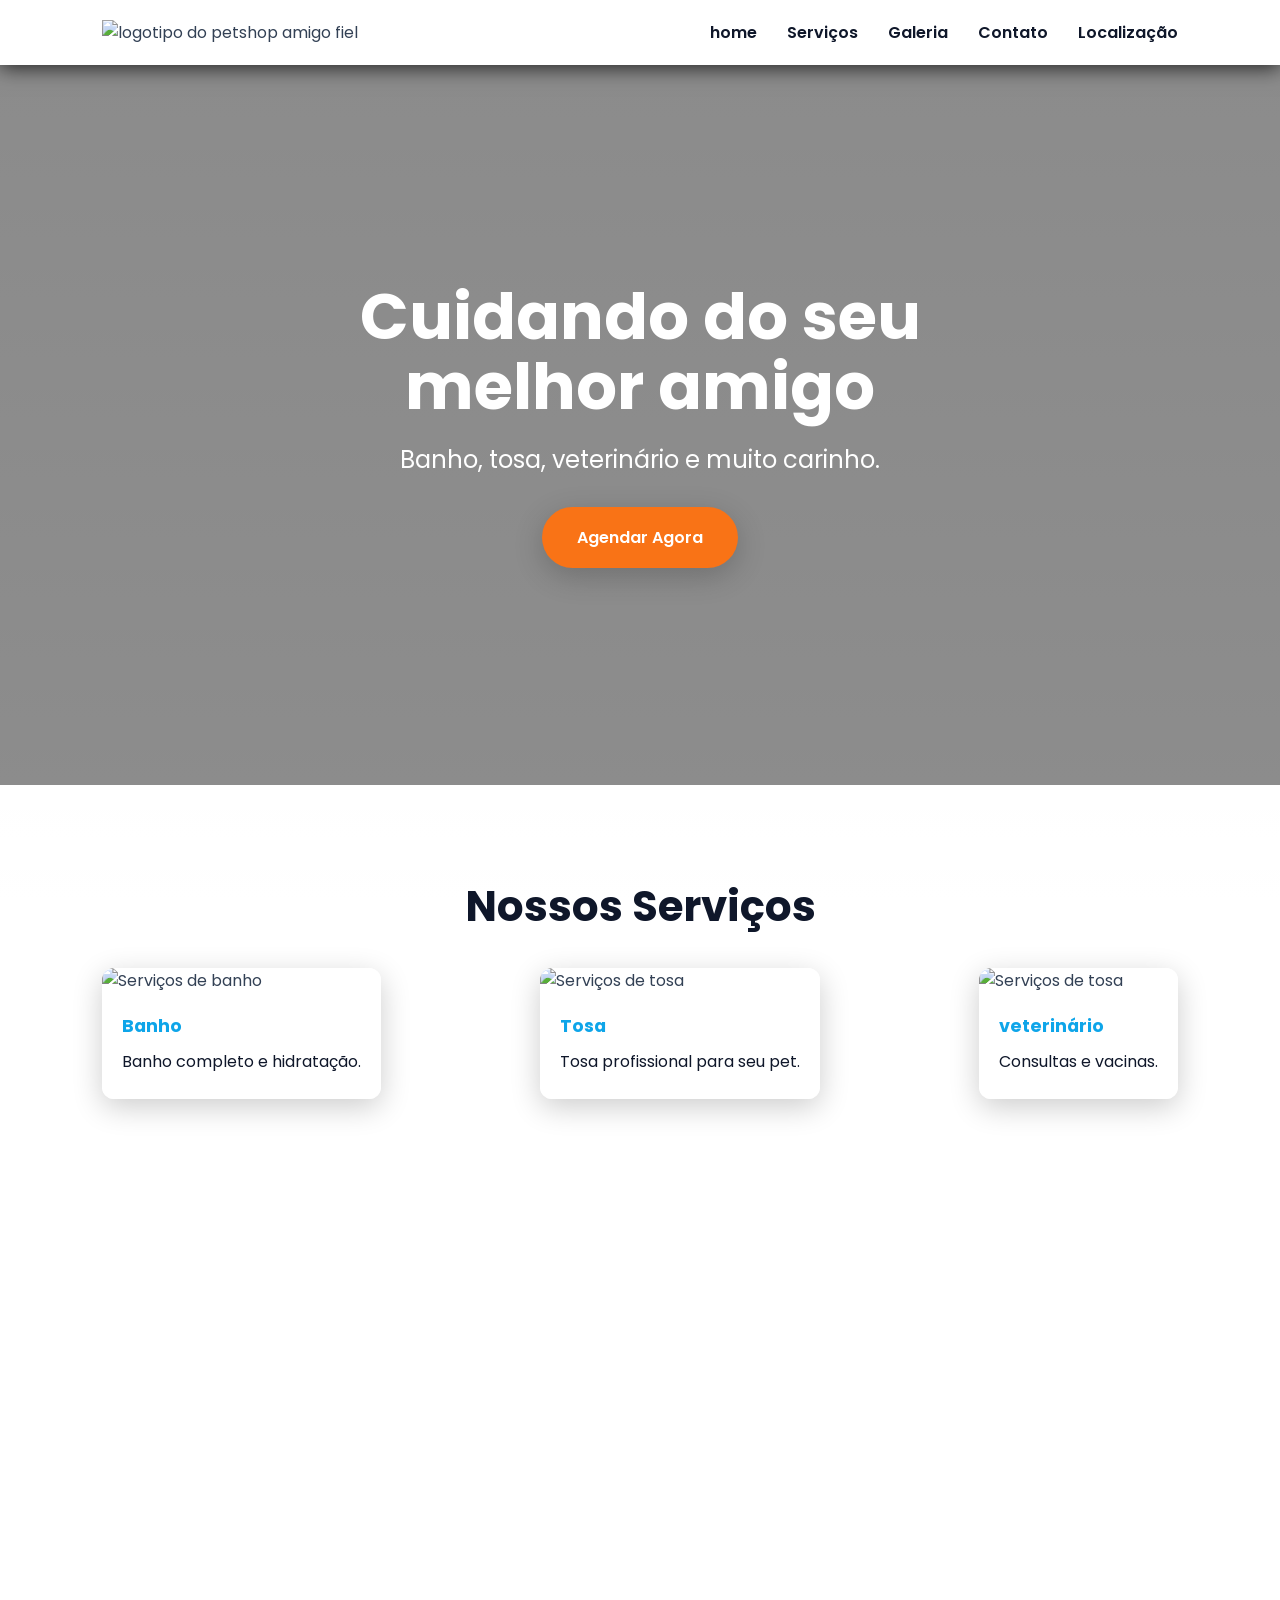
==== index.html @ f97bed58 "site Pet Shop com html e css" ====
<!doctype html>
<html lang="pt-BR">

<head>
  <meta charset="UTF-8" />
  <meta name="viewport" content="width=device-width, initial-scale=1.0" />
  <title>PetShop Amigo Fiel</title>

  <link rel="preconnect" href="https://fonts.googleapis.com" />
  <link rel="preconnect" href="https://fonts.gstatic.com" crossorigin />

  <link href="https://fonts.googleapis.com/css2?family=Poppins:wght@300;400;600;700&display=swap" rel="stylesheet" />

  <link rel="stylesheet" href="css/style.css" />
</head>

<body>
  <!-- HEADER -->
  <header>
    <div class="logo">
      <img src="img/logo-transparente.png" alt="logotipo do petshop amigo fiel" width="100" />
    </div>

    <button id="menu-btn">☰</button>
    <nav id="menu">
      <a href="#home">home</a> <!-- "a" serve para hiperlinks-->
      <a href="#servicos">Serviços</a>
      <a href="#galeria">Galeria</a>
      <a href="#contato">Contato</a>
      <a href="#localizacao">Localização</a>

    </nav>
  </header>

  <!-- HERO -->
  <section id="home" class="hero">
    <div class="hero-content">
      <h1>Cuidando do seu melhor amigo</h1>
      <p>Banho, tosa, veterinário e muito carinho.</p>
      <a href="#contato" class="btn">Agendar Agora</a>


    </div>
  </section>

  <!-- SERVIÇOS -->
  <section id="servicos" class="container">
    <h2>Nossos Serviços</h2>
    <div class="cards">
    <div class="card">
      <img src="img/banho.png" alt="Serviços de banho" />
      <h3>Banho</h3>
      <p>Banho completo e hidratação.</p>
    </div>
    <div class="card">
      <img src="img/tosa.png" alt="Serviços de tosa" />
      <h3>Tosa</h3>
      <p>Tosa profissional para seu pet.</p>
    </div>
    <div class="card">
      <img src="img/veterinario.png" alt="Serviços de tosa" />
      <h3>veterinário</h3>
      <p>Consultas e vacinas.</p>
    </div>
  </div>
  </section>

  <!-- GALERIA -->
  <section id="galeria" class="container"></section>

  <!-- CONTATO -->
  <section id="contato" class="container"></section>

  <!-- MAPA -->
  <section id="localizacao" class="container"></section>

  <!-- FOOTER -->
  <footer></footer>

  <script src="js/script.js"></script>
</body>

</html>
---- css/style.css ----
:root {
  --primaria: #0ea5e9; --secundaria: #f97316; --escuro: #0f172a;  --claro: #ffff; 
    --texto: #334155;  --sombra: 0 8px 30px rgba(0, 0, 0, 0.2); --radius: 12px
}

* {
  margin: 0;
  padding: 0;
  box-sizing: border-box;
  font-family: "Poppins", sans-serif;
}
html {
  scroll-behavior: smooth;
}
body {
  color: var(--texto);
  background:
    linear-gradient(rgba(255, 255, 255, 0.85), rgba(255, 255, 255, 0.91)),
    url(../img/fundo.png);

  background-attachment: fixed;
  background-size: 500px;
}

/* HEADER*/
header {
  position: sticky;
  top: 0;
  z-index: 9999;

  display: flex;
  justify-content: space-between;
  align-items: center;

  padding: 20px 8%;
  background: rgba(255, 255, 255, 0.75);
  backdrop-filter: blur(20px);
  -webkit-backdrop-filter: blur(20px);
  box-shadow: 0 2px 20px rgba(0, 0, 0, 0.8);
}

.Logo{
}
 nav{
display:flex;
gap: 30px;
  }

  nav a{
    text-decoration: none;
    color: var(--escuro);
    font-weight: 600;
    transition: 0.3s;

  }

  nav a:hover{
  color: var(--secundaria)
  }
  
  #menu-btn{
  display: none;
  font-size: 34px;
  border: none;
  background: none;
  cursor: pointer;
  color: var(--primaria);

  }

  /* HERO */
.hero{
  min-height: 80dvh;
  background: 
  linear-gradient(rgba(0, 0, 0, 0.45), rgba(0, 0, 0, 0.45)), url("../img/banner.png");
  background-size: cover;
  background-position: center;
  display: flex;
  align-items: center;
  justify-content: center;
  padding: 40px;
  color: var(--claro);

}
.hero-content{
max-width: 800px;
text-align: center;
}

.hero-content h1{
font-size: 64px;
margin-bottom: 20px;
line-height: 1.1;
}

.hero-content p{
font-size: 24px;
margin-bottom: 30px;

}
.btn{
 display: inline-block;
 background: var(--secundaria);
 padding: 18px 35px;
 border-radius: 50px;
 text-decoration: none;
 color: var(--claro);
 font-weight: 600;
 transition: 0.3;
 box-shadow: var(--sombra);

}

.btn:hover{
 transform: scale(1.1);
}

/* CONTAINER */

.container{
padding: 90px 8%;
}

.container h2 {
text-align: center;
font-size: 42px;
margin-bottom: 30px;
color: var(--escuro);
}

/* CARDS */
.cards{
display: flex;
justify-content: space-between;
flex-wrap: wrap;
gap: 30px;

}
.card{
  background:rgba(255, 255, 255, 0.8);
  border-radius: var(--radius);
  box-shadow: var(--sombra);
  overflow: hidden;
  backdrop-filter: blur(20px);
  -webkit-backdrop-filter: blur(20px);
  transform: 0.4px;

}

.card:hover{
transform: translate(-12px);
}

.card img{
width: 100%;
height: 250px;
object-fit: cover;

}
.card h3{
padding: 20px 20px 10px;
color: var(--primaria);
font-size: 1.1rem;
}

.card p {
padding: 0 20px 25px;
color: var(--escuro);
}
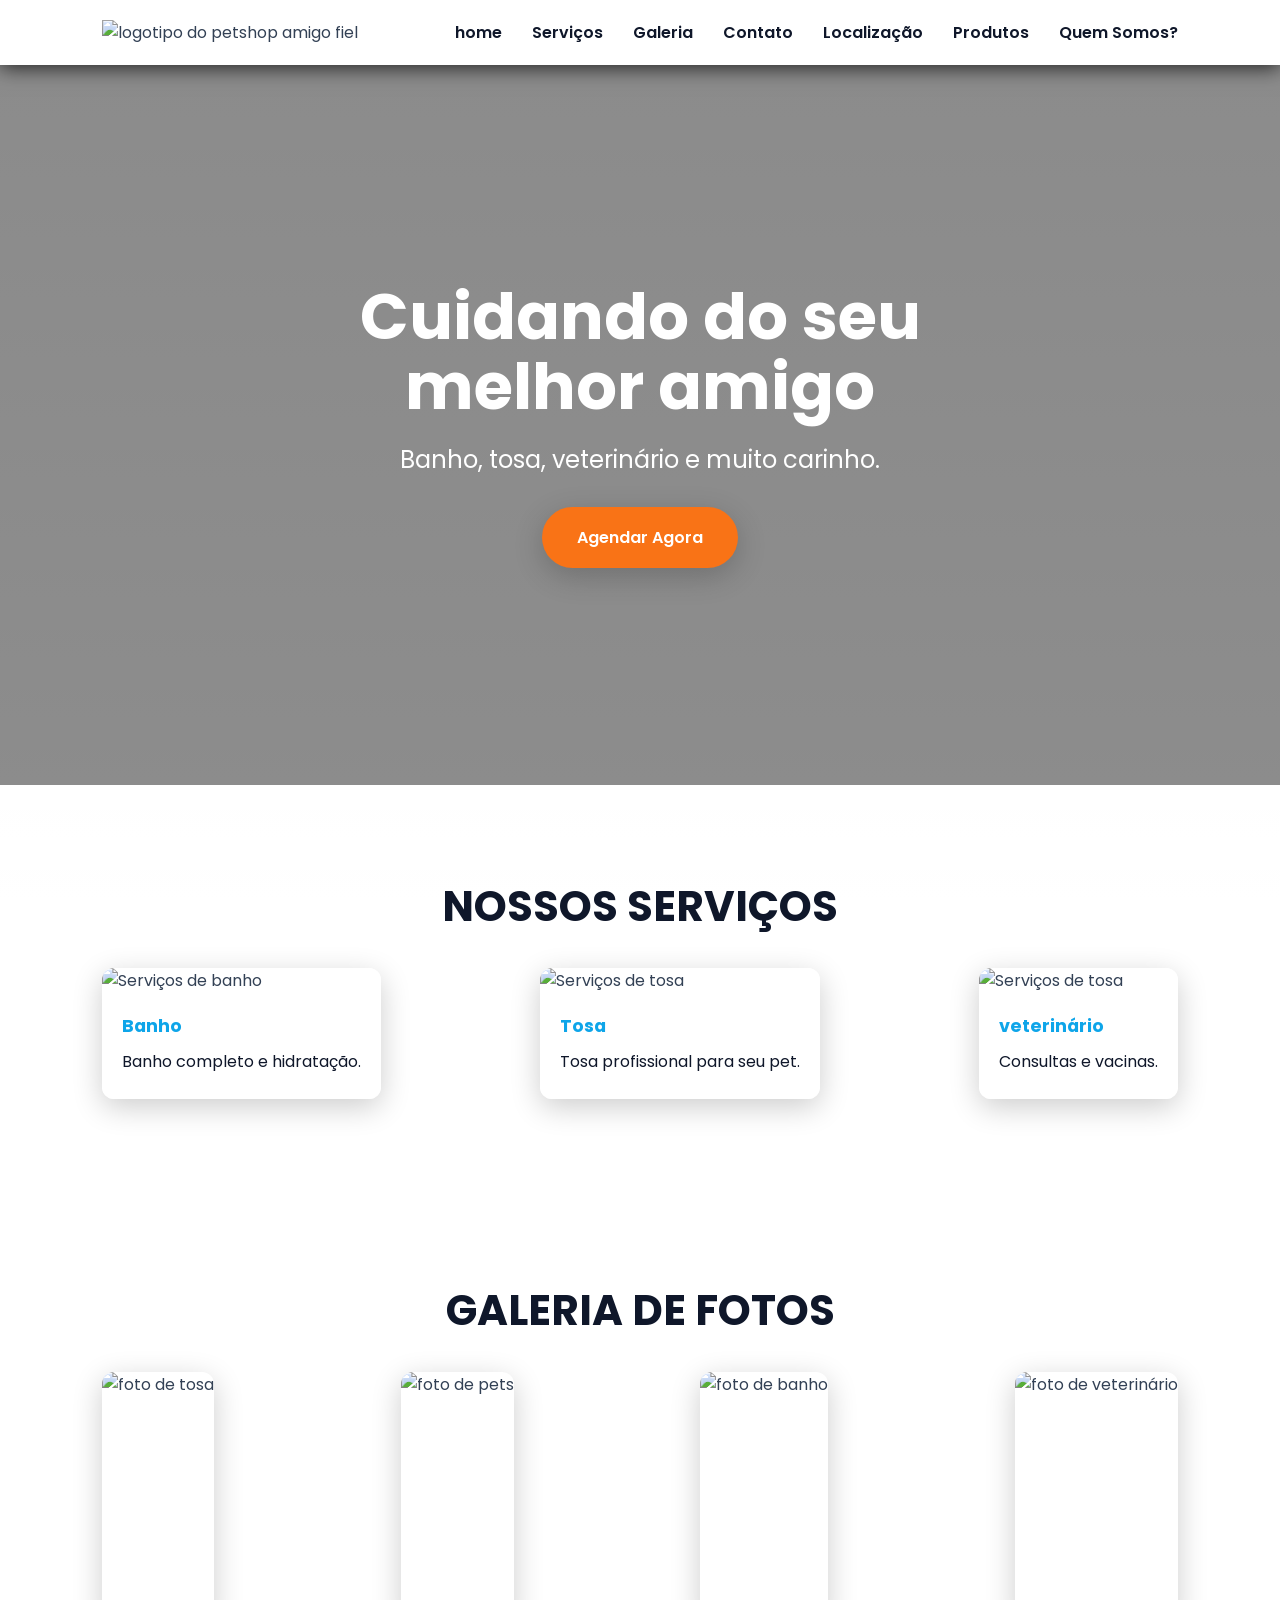
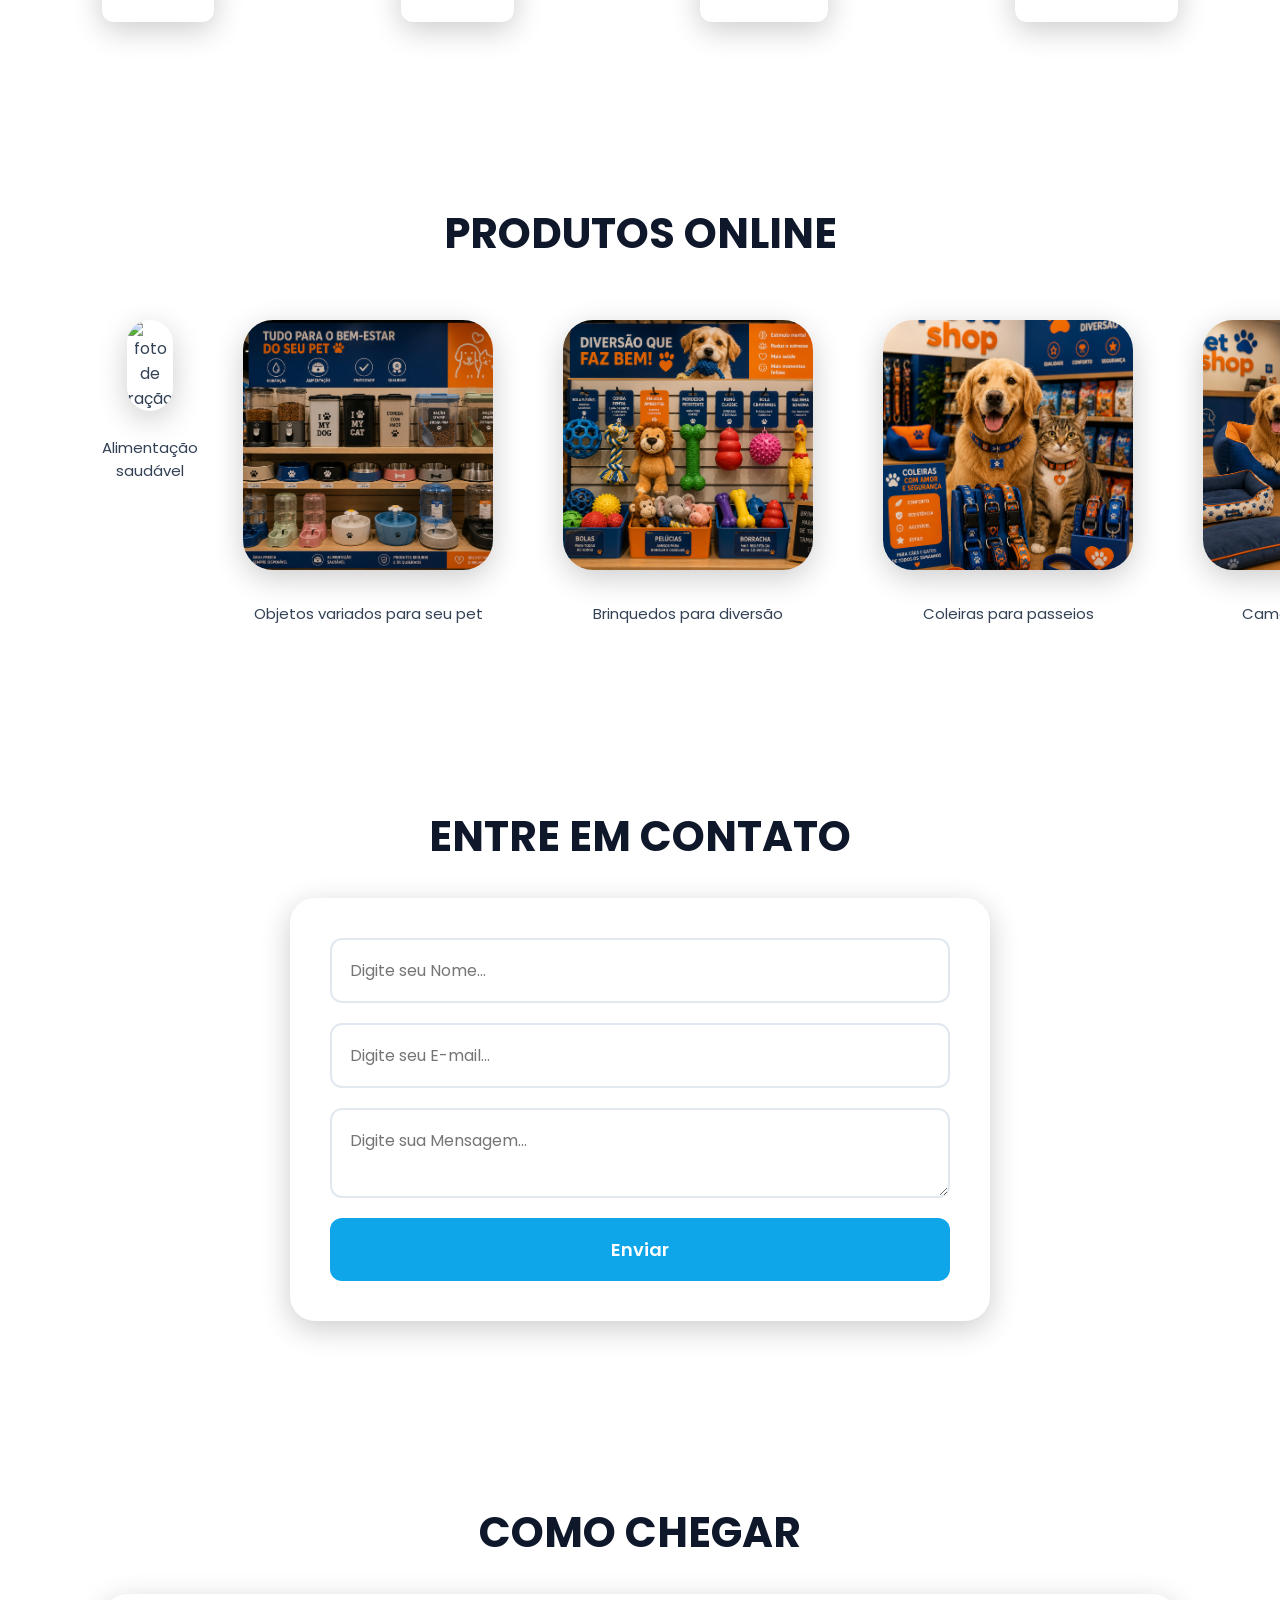
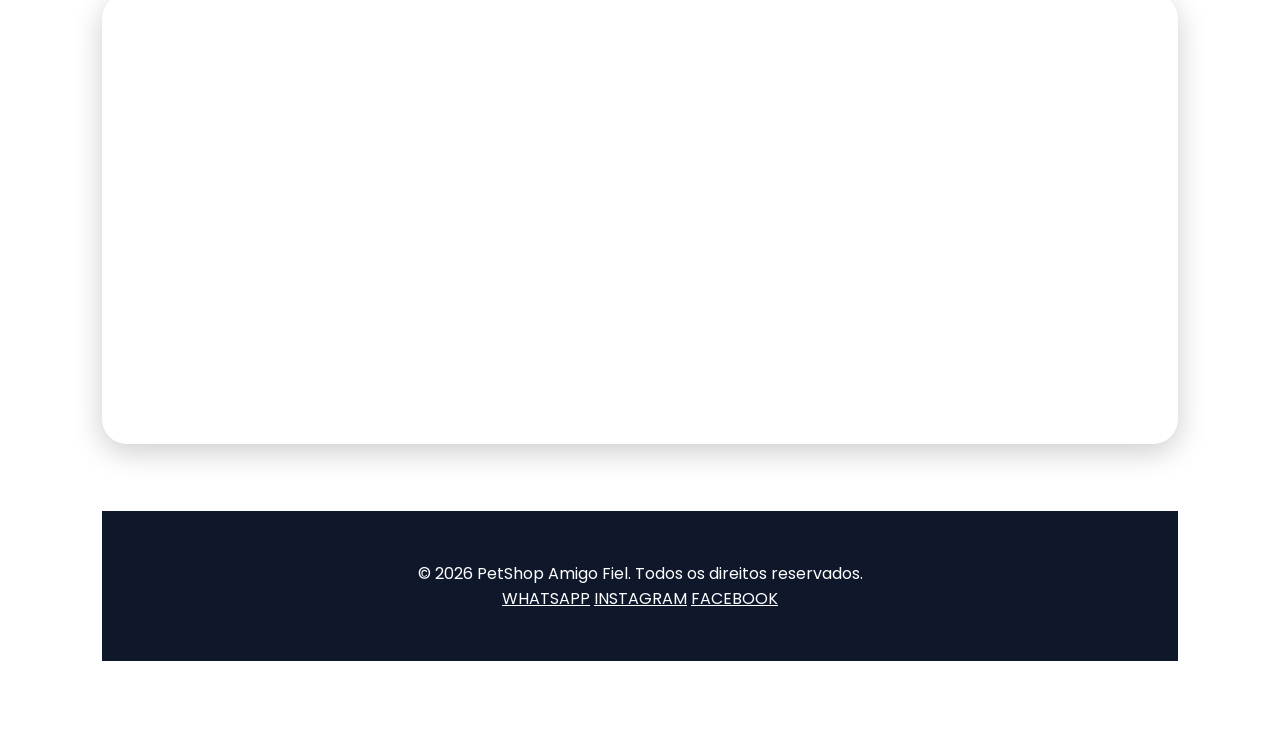
==== commit 193ef47d: "Projeto PetShop - desafios para melhorias." ====
--- a/index.html
+++ b/index.html
@@ -28,6 +28,8 @@
       <a href="#galeria">Galeria</a>
       <a href="#contato">Contato</a>
       <a href="#localizacao">Localização</a>
+      <a href="#loja">Produtos</a>
+      <a href="sobre.html">Quem Somos?</a>
 
     </nav>
   </header>
@@ -45,39 +47,111 @@
 
   <!-- SERVIÇOS -->
   <section id="servicos" class="container">
-    <h2>Nossos Serviços</h2>
+    <h2>NOSSOS SERVIÇOS</h2>
     <div class="cards">
-    <div class="card">
-      <img src="img/banho.png" alt="Serviços de banho" />
-      <h3>Banho</h3>
-      <p>Banho completo e hidratação.</p>
+      <div class="card">
+        <img src="img/banho.png" alt="Serviços de banho" />
+        <h3>Banho</h3>
+        <p>Banho completo e hidratação.</p>
+      </div>
+      <div class="card">
+        <img src="img/tosa.png" alt="Serviços de tosa" />
+        <h3>Tosa</h3>
+        <p>Tosa profissional para seu pet.</p>
+      </div>
+      <div class="card">
+        <img src="img/veterinario.png" alt="Serviços de tosa" />
+        <h3>veterinário</h3>
+        <p>Consultas e vacinas.</p>
+      </div>
+
     </div>
-    <div class="card">
-      <img src="img/tosa.png" alt="Serviços de tosa" />
-      <h3>Tosa</h3>
-      <p>Tosa profissional para seu pet.</p>
-    </div>
-    <div class="card">
-      <img src="img/veterinario.png" alt="Serviços de tosa" />
-      <h3>veterinário</h3>
-      <p>Consultas e vacinas.</p>
-    </div>
-  </div>
   </section>
 
   <!-- GALERIA -->
-  <section id="galeria" class="container"></section>
+  <section id="galeria" class="container">
+    <h2>GALERIA DE FOTOS</h2>
+    <div class="galeria">
+      <img src="img/tosa.png" alt="foto de tosa" />
+      <img src="img/pets.png" alt="foto de pets" />
+      <img src="img/banho.png" alt="foto de banho" />
+      <img src="img/veterinario.png" alt="foto de veterinário" />
+    </div>
+  </section>
+
+  <!-- PRODUTOS -->
+
+  <section id="loja" class="container">
+    <h2>PRODUTOS ONLINE</h2>
+    <div class="produtos">
+
+      <div class="produtosS2">
+        <img src="img/foto ração.png" alt="foto de ração" />
+        <p>Alimentação saudável</p>
+        </div>
+      
+        <div class="produtosS2">
+        <img src="img/foto objeto.png" alt="foto de objeto" />
+        <p>Objetos variados para seu pet</p>
+        </div>
+
+        <div class="produtosS2">
+        <img src="img/brinquedos.png" alt="foto de brinquedo" />
+        <p>Brinquedos para diversão</p>
+      </div>
+
+
+      <div class="produtosS2">
+        <img src="img/foto coleira.png" alt="foto de coleira" />
+        <p>Coleiras para passeios</p>
+        </div>
+
+        <div class="produtosS2">
+        <img src="img/foto camas.png" alt="foto de cama" />
+        <p>Camas para descanso</p>
+        </div>
+
+        <div class="produtosS2">
+        <img src="img/foto banho.png" alt="foto de banho" />
+        <p>Para deixar seu pet cheiroso</p>
+        </div>
+      </div>
+
+  </section>
+
+
+
+
 
   <!-- CONTATO -->
-  <section id="contato" class="container"></section>
+  <section id="contato" class="container">
+    <h2>ENTRE EM CONTATO</h2>
+    <form id="formContato">
+      <input type="text" placeholder="Digite seu Nome..." id="Nome" name="Nome" />
+      <input type="email" placeholder="Digite seu E-mail..." id="Email" name="email" />
+      <textarea placeholder="Digite sua Mensagem..." id="Mensagem" name="mensagem"></textarea>
+      <button type="submit">Enviar</button>
+    </form>
+  </section>
 
   <!-- MAPA -->
-  <section id="localizacao" class="container"></section>
+  <section id="localizacao" class="container">
+    <h2>COMO CHEGAR</h2>
+    <iframe
+      src="https://www.google.com/maps/embed?pb=!1m18!1m12!1m3!1d3704.6838661314214!2d-48.177827809280444!3d-21.79249292862807!2m3!1f0!2f0!3f0!3m2!1i1024!2i768!4f13.1!3m3!1m2!1s0x94b8f3e5bd0551f3%3A0x60445b0d94f11583!2sPet%20shop%20Amigo%20Fiel!5e0!3m2!1spt-BR!2sbr!4v1778673950699!5m2!1spt-BR!2sbr"
+      width="600" height="450" style="border:0;" allowfullscreen="" loading="lazy"
+      referrerpolicy="no-referrer-when-downgrade"></iframe>
+    <!-- FOOTER -->
+    <footer>
+      <p>&copy; 2026 PetShop Amigo Fiel. Todos os direitos reservados.</p>
+      <a href="https://web.whatsapp.com/" target="_black" class="link">WHATSAPP</a>
+      <a href="https://www.instagram.com/" target="_black" class="link">INSTAGRAM</a>
+      <a href="https://www.facebook.com/login/?next=https%3A%2F%2Fwww.facebook.com%2F%3Flocale%3Dpt_BR" target="_black"
+        class="link">FACEBOOK</a>
 
-  <!-- FOOTER -->
-  <footer></footer>
+    </footer>
 
-  <script src="js/script.js"></script>
+    <script src="js/script.js"></script>
 </body>
 
 </html>
--- a/css/style.css
+++ b/css/style.css
@@ -1,6 +1,11 @@
 :root {
-  --primaria: #0ea5e9; --secundaria: #f97316; --escuro: #0f172a;  --claro: #ffff; 
-    --texto: #334155;  --sombra: 0 8px 30px rgba(0, 0, 0, 0.2); --radius: 12px
+  --primaria: #0ea5e9;
+  --secundaria: #f97316;
+  --escuro: #0f172a;
+  --claro: #ffff;
+  --texto: #334155;
+  --sombra: 0 8px 30px rgba(0, 0, 0, 0.2);
+  --radius: 12px;
 }
 
 * {
@@ -39,40 +44,39 @@
   box-shadow: 0 2px 20px rgba(0, 0, 0, 0.8);
 }
 
-.Logo{
-}
- nav{
-display:flex;
-gap: 30px;
-  }
-
-  nav a{
-    text-decoration: none;
-    color: var(--escuro);
-    font-weight: 600;
-    transition: 0.3s;
-
-  }
-
-  nav a:hover{
-  color: var(--secundaria)
-  }
-  
-  #menu-btn{
+.Logo {
+}
+nav {
+  display: flex;
+  gap: 30px;
+}
+
+nav a {
+  text-decoration: none;
+  color: var(--escuro);
+  font-weight: 600;
+  transition: 0.3s;
+}
+
+nav a:hover {
+  color: var(--secundaria);
+}
+
+#menu-btn {
   display: none;
   font-size: 34px;
   border: none;
   background: none;
   cursor: pointer;
   color: var(--primaria);
-
-  }
-
-  /* HERO */
-.hero{
+}
+
+/* HERO */
+.hero {
   min-height: 80dvh;
-  background: 
-  linear-gradient(rgba(0, 0, 0, 0.45), rgba(0, 0, 0, 0.45)), url("../img/banner.png");
+  background:
+    linear-gradient(rgba(0, 0, 0, 0.45), rgba(0, 0, 0, 0.45)),
+    url("../img/banner.png");
   background-size: cover;
   background-position: center;
   display: flex;
@@ -80,90 +84,233 @@
   justify-content: center;
   padding: 40px;
   color: var(--claro);
-
-}
-.hero-content{
-max-width: 800px;
-text-align: center;
-}
-
-.hero-content h1{
-font-size: 64px;
-margin-bottom: 20px;
-line-height: 1.1;
-}
-
-.hero-content p{
-font-size: 24px;
-margin-bottom: 30px;
-
-}
-.btn{
- display: inline-block;
- background: var(--secundaria);
- padding: 18px 35px;
- border-radius: 50px;
- text-decoration: none;
- color: var(--claro);
- font-weight: 600;
- transition: 0.3;
- box-shadow: var(--sombra);
-
-}
-
-.btn:hover{
- transform: scale(1.1);
+}
+.hero-content {
+  max-width: 800px;
+  text-align: center;
+}
+
+.hero-content h1 {
+  font-size: 64px;
+  margin-bottom: 20px;
+  line-height: 1.1;
+}
+
+.hero-content p {
+  font-size: 24px;
+  margin-bottom: 30px;
+}
+.btn {
+  display: inline-block;
+  background: var(--secundaria);
+  padding: 18px 35px;
+  border-radius: 50px;
+  text-decoration: none;
+  color: var(--claro);
+  font-weight: 600;
+  transition: 0.3;
+  box-shadow: var(--sombra);
+}
+
+.btn:hover {
+  transform: scale(1.1);
 }
 
 /* CONTAINER */
 
-.container{
-padding: 90px 8%;
+.container {
+  padding: 90px 8%;
 }
 
 .container h2 {
-text-align: center;
-font-size: 42px;
-margin-bottom: 30px;
-color: var(--escuro);
+  text-align: center;
+  font-size: 42px;
+  margin-bottom: 30px;
+  color: var(--escuro);
 }
 
 /* CARDS */
-.cards{
-display: flex;
-justify-content: space-between;
-flex-wrap: wrap;
-gap: 30px;
-
-}
-.card{
-  background:rgba(255, 255, 255, 0.8);
+.cards {
+  display: flex;
+  justify-content: space-between;
+  flex-wrap: wrap;
+  gap: 30px;
+}
+.card {
+  background: rgba(255, 255, 255, 0.8);
   border-radius: var(--radius);
   box-shadow: var(--sombra);
   overflow: hidden;
   backdrop-filter: blur(20px);
   -webkit-backdrop-filter: blur(20px);
   transform: 0.4px;
-
-}
-
-.card:hover{
-transform: translate(-12px);
-}
-
-.card img{
-width: 100%;
-height: 250px;
-object-fit: cover;
-
-}
-.card h3{
-padding: 20px 20px 10px;
-color: var(--primaria);
-font-size: 1.1rem;
+}
+
+.card:hover {
+  transform: translate(-12px);
+}
+
+.card img {
+  width: 100%;
+  height: 250px;
+  object-fit: cover;
+}
+.card h3 {
+  padding: 20px 20px 10px;
+  color: var(--primaria);
+  font-size: 1.1rem;
 }
 
 .card p {
-padding: 0 20px 25px;
-color: var(--escuro);
+  padding: 0 20px 25px;
+  color: var(--escuro);
+}
+
+.galeria {
+  display: flex;
+  justify-content: space-between;
+  flex-wrap: wrap;
+  gap: 16px;
+}
+.galeria img {
+  height: 250px;
+  object-fit: cover;
+  border-radius: var(--radius);
+  box-shadow: var(--sombra);
+  transition: 0.4s;
+}
+
+.galeria img:hover {
+  transform: scale(1.05);
+}
+/* FORM */
+form {
+  max-width: 700px;
+  margin: auto;
+  background: var(--claro);
+  padding: 40px;
+  border-radius: 25px;
+  box-shadow: var(--sombra);
+
+  display: flex;
+  flex-direction: column;
+  gap: 20px;
+}
+
+input,
+textarea {
+  padding: 18px;
+  border: 2px solid #e2e8f0;
+  border-radius: 12px;
+  font-size: 16px;
+}
+input:focus,
+textarea:focus {
+  outline: none;
+  border-color: var(--primaria);
+}
+
+button {
+  padding: 18px;
+  background: var(--primaria);
+  color: var(--claro);
+  border: none;
+  border-radius: 12px;
+  font-size: 18px;
+  font-weight: 600;
+  cursor: pointer;
+  transition: 0.4s;
+}
+
+button:hover {
+  background: #008bd0;
+}
+footer {
+  background: var(--escuro);
+  color: var(--claro);
+  text-align: center;
+  padding: 50px 20px;
+  margin-top: 60px;
+}
+
+iframe {
+  width: 100%;
+  height: 450px;
+  border: none;
+  border-radius: 25px;
+  box-shadow: var(--sombra);
+}
+
+/*RESPONSIVIDADE - MOBILE*/
+@media (max-width: 768px) {
+  #menu-btn {
+    display: block;
+  }
+  nav {
+    display: none;
+    position: absolute;
+    top: 85px;
+    right: 20px;
+
+    flex-direction: column;
+    background: var(--claro);
+    padding: 25px;
+    border-radius: 20px;
+    box-shadow: var(--sombra);
+  }
+  nav.ativo {
+    display: flex;
+  }
+  .hero h1 {
+    font-size: 38px;
+  }
+  .hero p {
+    font-size: 18px;
+  }
+  h2 {
+    font-size: 24px;
+  }
+  .galeria {
+    grid-template-columns: 1fr;
+    justify-content: center;
+  }
+}
+/* REPONSIVIDADE - TABLET*/
+  @media (min-width: 768px) and (max-width: 1200px){
+}
+.link{
+color: var(--claro)
+;
+
+}
+
+
+.produtos {
+display: flex;
+gap: 20px;
+text-align: center;
+}
+
+.produtos img{
+  height: 250px;
+  width: 250px;
+  object-fit: cover;
+  border-radius: 30px;
+  box-shadow: var(--sombra);
+  transition: 0.3s;
+margin: 25px;
+
+}
+.produtos img:hover{
+transform: scale(1.05);
+}
+
+.produtos p{
+text-align: center;
+font-size: 15px;
+}
+.logo2 h1{
+ display: flex;
+   justify-content: center;
+
 }
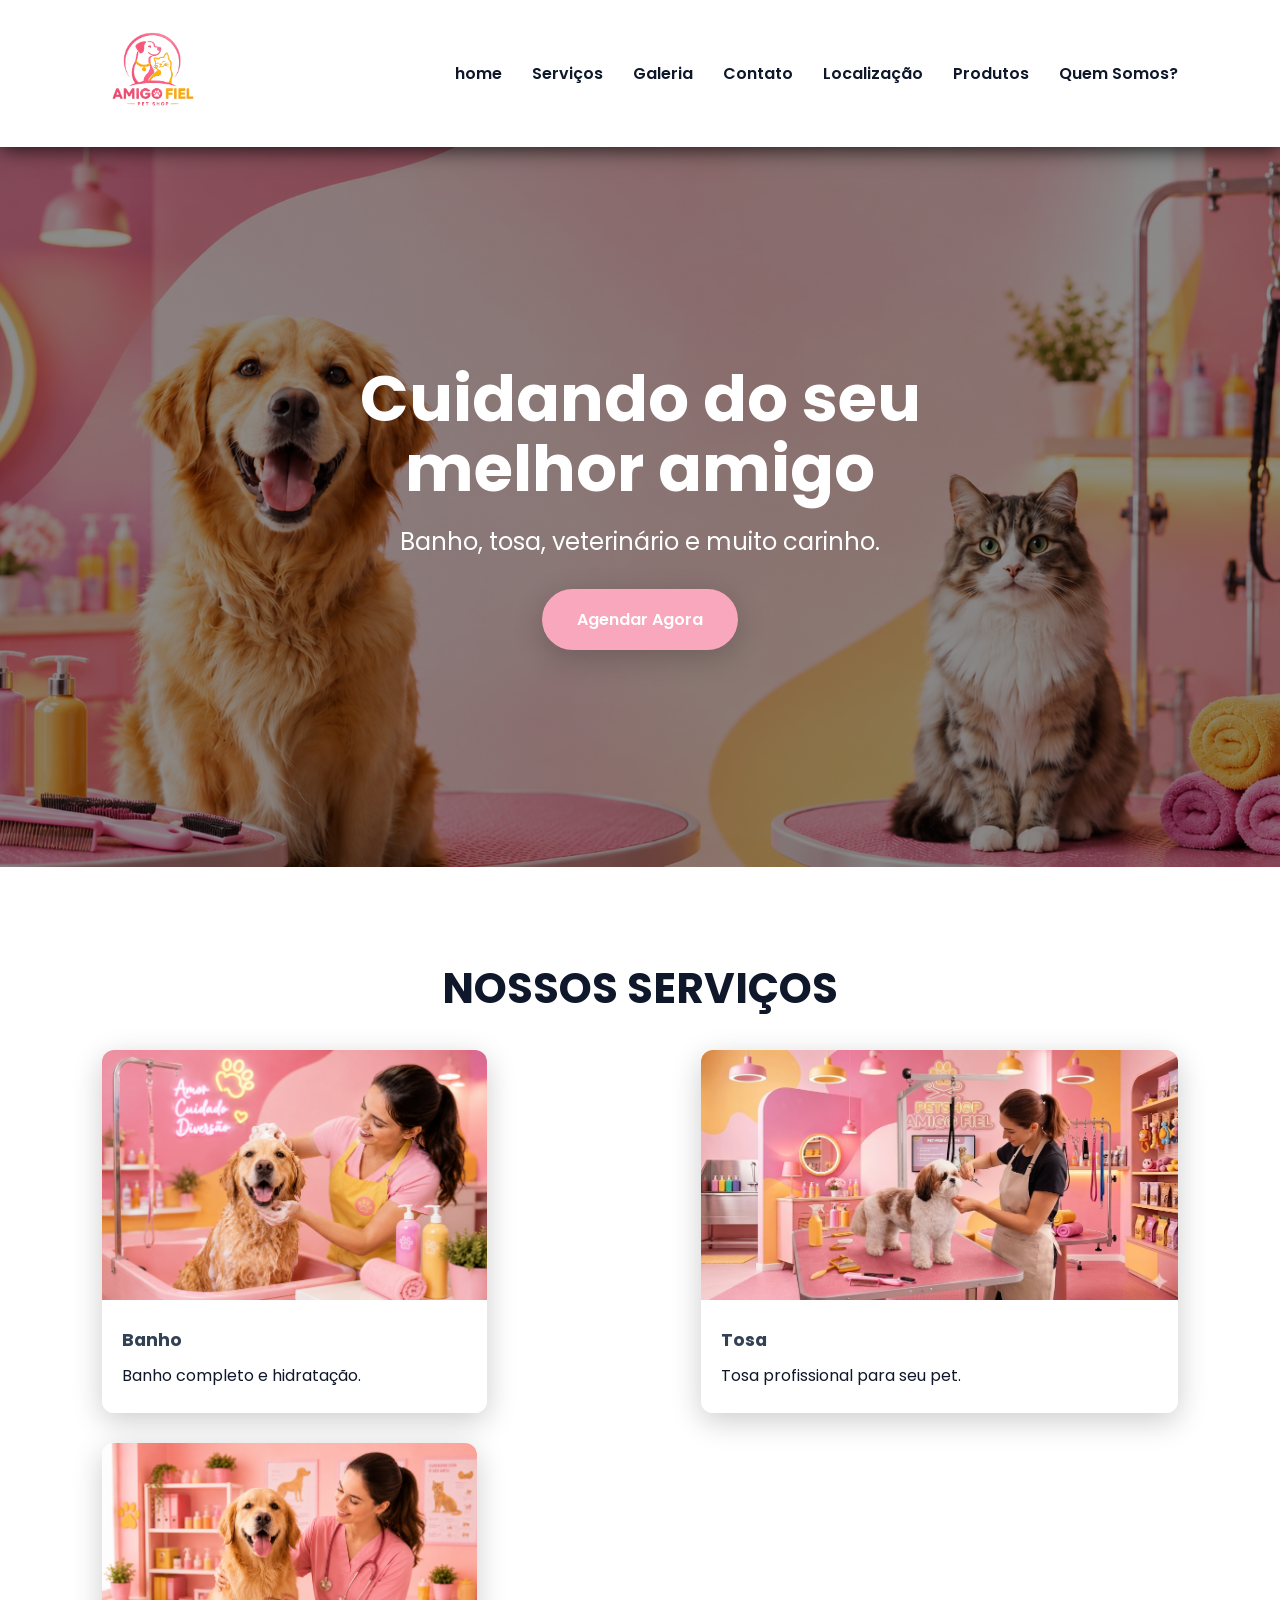
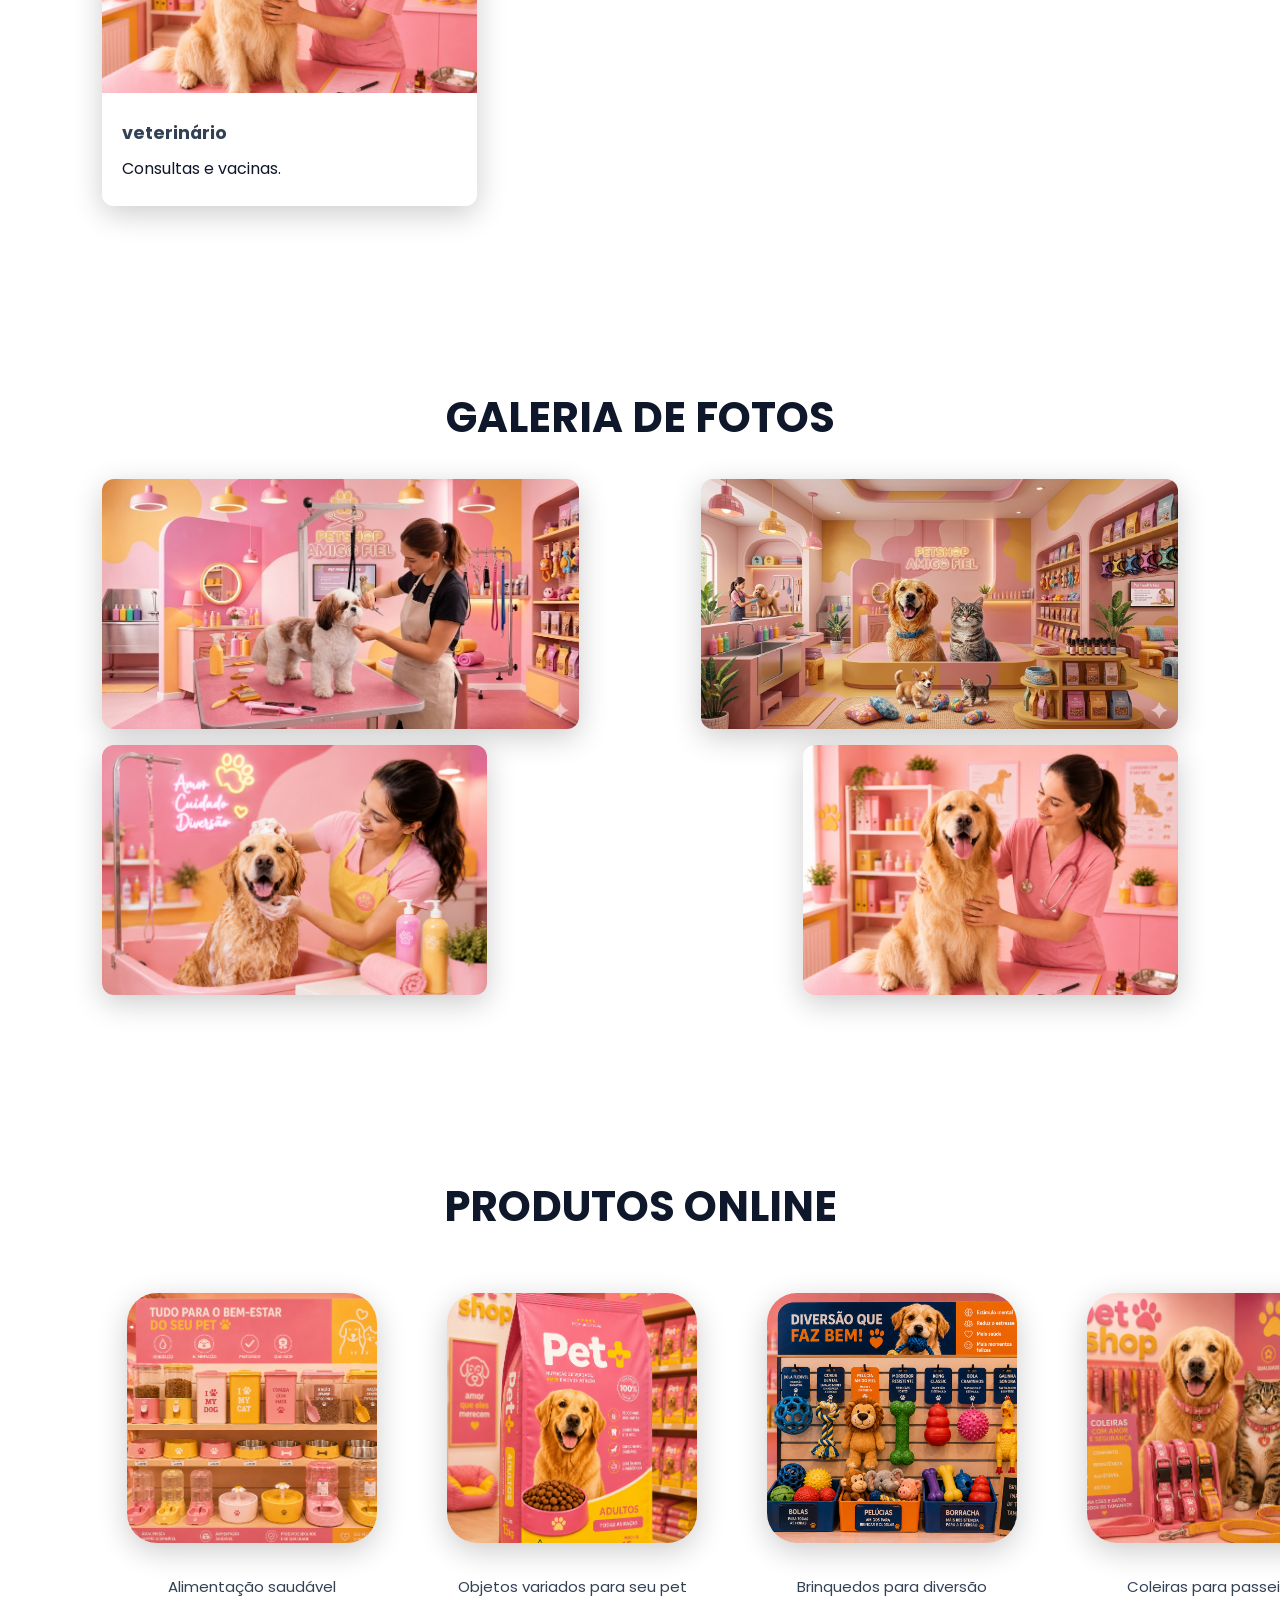
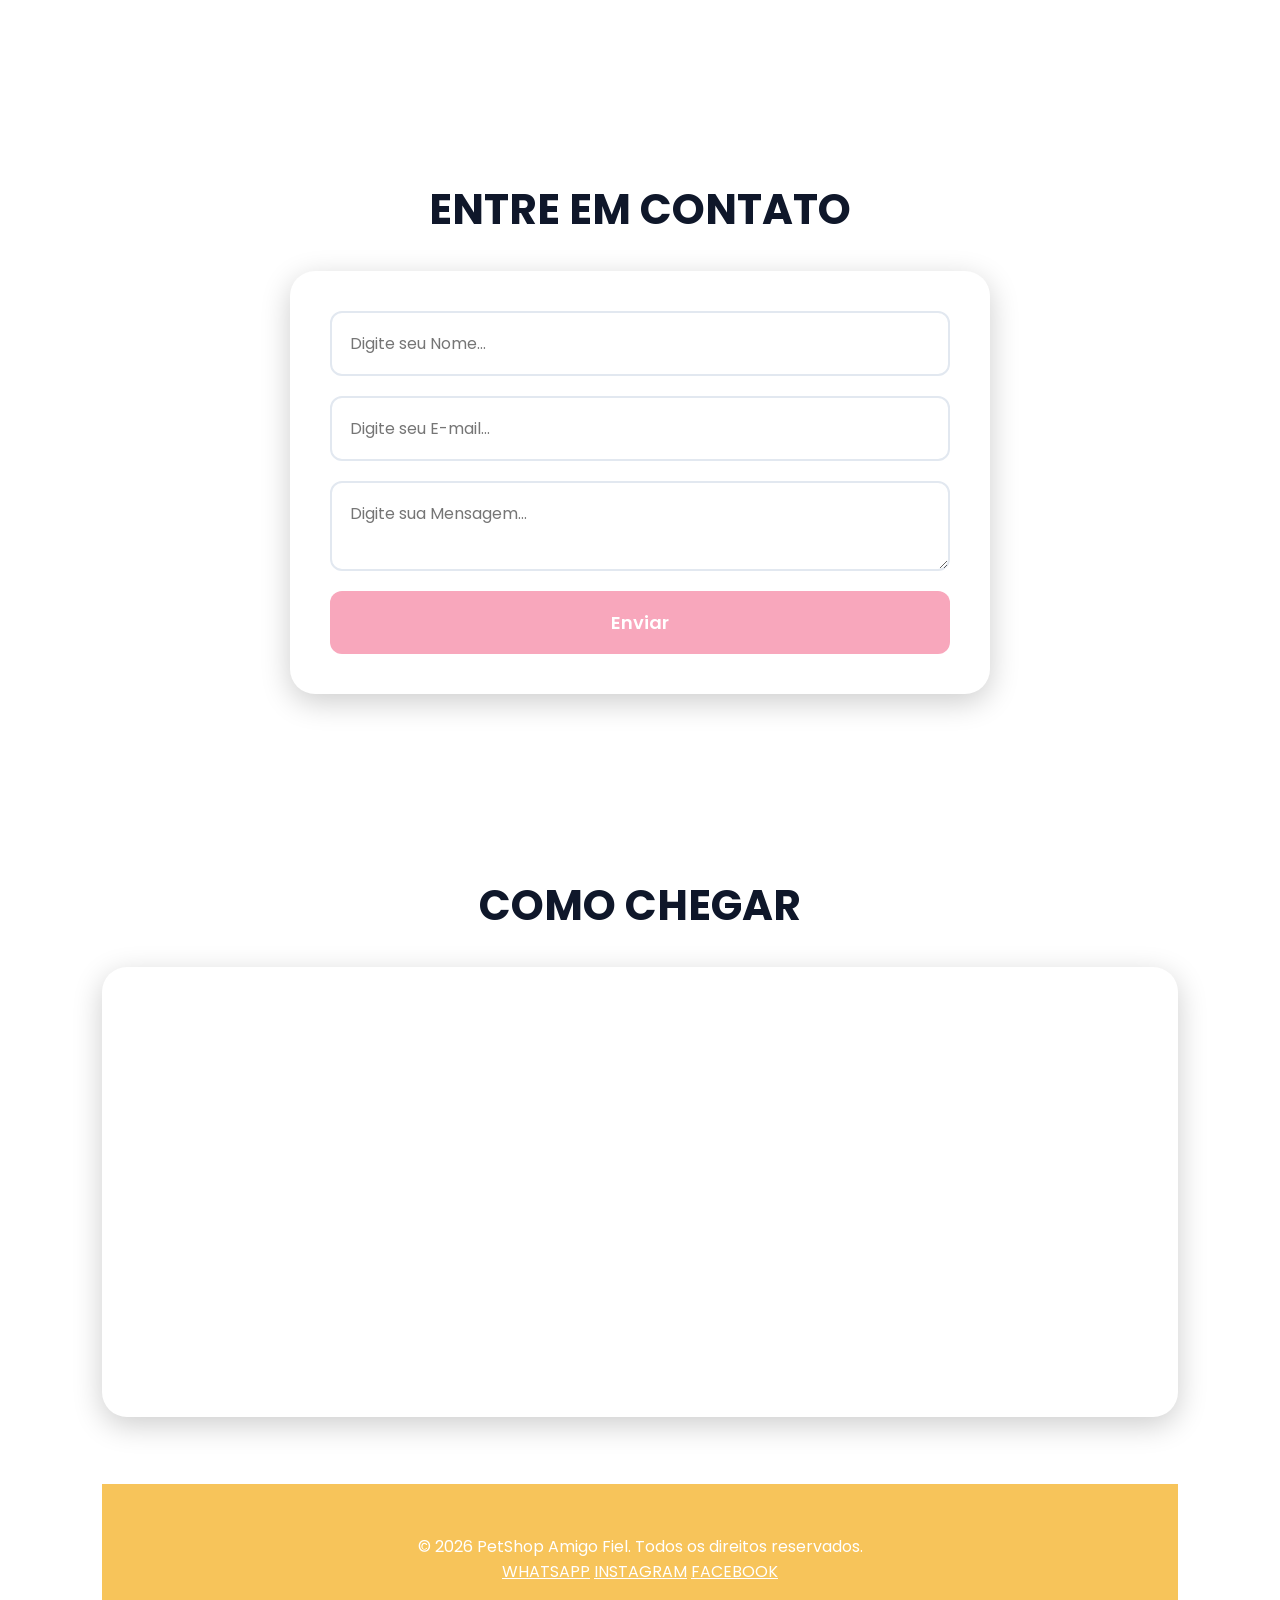
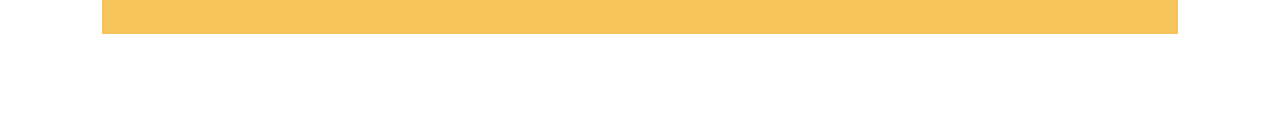
==== commit 8fa85f8f: "Melhorias do site PetShop - mudança na paleta de cor, modo dark e light" ====
--- a/index.html
+++ b/index.html
@@ -18,7 +18,7 @@
   <!-- HEADER -->
   <header>
     <div class="logo">
-      <img src="img/logo-transparente.png" alt="logotipo do petshop amigo fiel" width="100" />
+      <img src="img/logo2.png" alt="logotipo do petshop amigo fiel" width="100" />
     </div>
 
     <button id="menu-btn">☰</button>
@@ -30,6 +30,7 @@
       <a href="#localizacao">Localização</a>
       <a href="#loja">Produtos</a>
       <a href="sobre.html">Quem Somos?</a>
+
 
     </nav>
   </header>
@@ -50,17 +51,17 @@
     <h2>NOSSOS SERVIÇOS</h2>
     <div class="cards">
       <div class="card">
-        <img src="img/banho.png" alt="Serviços de banho" />
+        <img src="img/banho2.png" alt="Serviços de banho" />
         <h3>Banho</h3>
         <p>Banho completo e hidratação.</p>
       </div>
       <div class="card">
-        <img src="img/tosa.png" alt="Serviços de tosa" />
+        <img src="img/tosa2.jpeg" alt="Serviços de tosa" />
         <h3>Tosa</h3>
         <p>Tosa profissional para seu pet.</p>
       </div>
       <div class="card">
-        <img src="img/veterinario.png" alt="Serviços de tosa" />
+        <img src="img/veterinario2.png" alt="Serviços de tosa" />
         <h3>veterinário</h3>
         <p>Consultas e vacinas.</p>
       </div>
@@ -72,10 +73,10 @@
   <section id="galeria" class="container">
     <h2>GALERIA DE FOTOS</h2>
     <div class="galeria">
-      <img src="img/tosa.png" alt="foto de tosa" />
-      <img src="img/pets.png" alt="foto de pets" />
-      <img src="img/banho.png" alt="foto de banho" />
-      <img src="img/veterinario.png" alt="foto de veterinário" />
+      <img src="img/tosa2.jpeg" alt="foto de tosa" />
+      <img src="img/pets2.png" alt="foto de pets" />
+      <img src="img/banho2.png" alt="foto de banho" />
+      <img src="img/veterinario2.png" alt="foto de veterinário" />
     </div>
   </section>
 
@@ -86,33 +87,33 @@
     <div class="produtos">
 
       <div class="produtosS2">
-        <img src="img/foto ração.png" alt="foto de ração" />
+        <img src="img/comida2.png" alt="foto de ração" />
         <p>Alimentação saudável</p>
         </div>
       
         <div class="produtosS2">
-        <img src="img/foto objeto.png" alt="foto de objeto" />
+        <img src="img/racao2.png" alt="foto de objeto" />
         <p>Objetos variados para seu pet</p>
         </div>
 
         <div class="produtosS2">
-        <img src="img/brinquedos.png" alt="foto de brinquedo" />
+        <img src="img/brinquedos2.png" alt="foto de brinquedo" />
         <p>Brinquedos para diversão</p>
       </div>
 
 
       <div class="produtosS2">
-        <img src="img/foto coleira.png" alt="foto de coleira" />
+        <img src="img/coleira2.png" alt="foto de coleira" />
         <p>Coleiras para passeios</p>
         </div>
 
         <div class="produtosS2">
-        <img src="img/foto camas.png" alt="foto de cama" />
+        <img src="img/camas2.png" alt="foto de cama" />
         <p>Camas para descanso</p>
         </div>
 
         <div class="produtosS2">
-        <img src="img/foto banho.png" alt="foto de banho" />
+        <img src="img/shampoo.png" alt="foto de banho" />
         <p>Para deixar seu pet cheiroso</p>
         </div>
       </div>
--- a/css/style.css
+++ b/css/style.css
@@ -1,11 +1,24 @@
 :root {
-  --primaria: #0ea5e9;
-  --secundaria: #f97316;
   --escuro: #0f172a;
   --claro: #ffff;
   --texto: #334155;
   --sombra: 0 8px 30px rgba(0, 0, 0, 0.2);
   --radius: 12px;
+  --rosa: #f8a7bc;
+  --amarelo: #f7c45a;
+}
+
+@media (prefers-color-scheme: dark) {
+  :root {
+    --claro: #0f172a;
+    --escuro: #ffff;
+    --texto: #334155;
+    --sombra: 0 8px 30px rgba(0, 0, 0, 0.2);
+    --radius: 12px;
+    --amarelo: #f8a7bc;
+    --rosa: #f7c45a;
+
+  }
 }
 
 * {
@@ -59,7 +72,8 @@
 }
 
 nav a:hover {
-  color: var(--secundaria);
+  color: var(--rosa);
+
 }
 
 #menu-btn {
@@ -76,7 +90,7 @@
   min-height: 80dvh;
   background:
     linear-gradient(rgba(0, 0, 0, 0.45), rgba(0, 0, 0, 0.45)),
-    url("../img/banner.png");
+    url("../img/fotopaginainicial2.png");
   background-size: cover;
   background-position: center;
   display: flex;
@@ -102,7 +116,7 @@
 }
 .btn {
   display: inline-block;
-  background: var(--secundaria);
+  background: var(--rosa);
   padding: 18px 35px;
   border-radius: 50px;
   text-decoration: none;
@@ -212,7 +226,7 @@
 
 button {
   padding: 18px;
-  background: var(--primaria);
+  background: var(--rosa);
   color: var(--claro);
   border: none;
   border-radius: 12px;
@@ -223,10 +237,10 @@
 }
 
 button:hover {
-  background: #008bd0;
+  background: var(--amarelo);
 }
 footer {
-  background: var(--escuro);
+  background: var(--amarelo);
   color: var(--claro);
   text-align: center;
   padding: 50px 20px;
@@ -276,41 +290,59 @@
   }
 }
 /* REPONSIVIDADE - TABLET*/
-  @media (min-width: 768px) and (max-width: 1200px){
-}
-.link{
-color: var(--claro)
-;
-
-}
-
+@media (min-width: 768px) and (max-width: 1200px) {
+}
+.link {
+  color: var(--claro);
+}
 
 .produtos {
-display: flex;
-gap: 20px;
-text-align: center;
-}
-
-.produtos img{
+  display: flex;
+  gap: 20px;
+  text-align: center;
+}
+
+.produtos img {
   height: 250px;
   width: 250px;
   object-fit: cover;
   border-radius: 30px;
   box-shadow: var(--sombra);
   transition: 0.3s;
-margin: 25px;
-
-}
-.produtos img:hover{
-transform: scale(1.05);
-}
-
-.produtos p{
-text-align: center;
-font-size: 15px;
-}
-.logo2 h1{
- display: flex;
-   justify-content: center;
-
-}+  margin: 25px;
+}
+.produtos img:hover {
+  transform: scale(1.05);
+}
+
+.produtos p {
+  text-align: center;
+  font-size: 15px;
+}
+.logo2 h1 {
+  display: flex;
+  justify-content: center;
+  font-size: 40px;
+  box-shadow: rgba(0, 0, 0, 0.8);
+}
+.texto p {
+  text-align: center;
+  font-size: 30px;
+  background: #f6f4f4;
+  padding: 50px;
+  color: var(--escuro);
+  font-family: Georgia, "Times New Roman", Times, serif;
+  border-radius: 50px;
+  letter-spacing: 1px;
+}
+.texto {
+  margin: 100px;
+  padding: 100px;
+}
+#tema-btn {
+  width: 60px;
+  height: 60px;
+  border-radius: 50%;
+  background: var(--rosa);
+
+}
